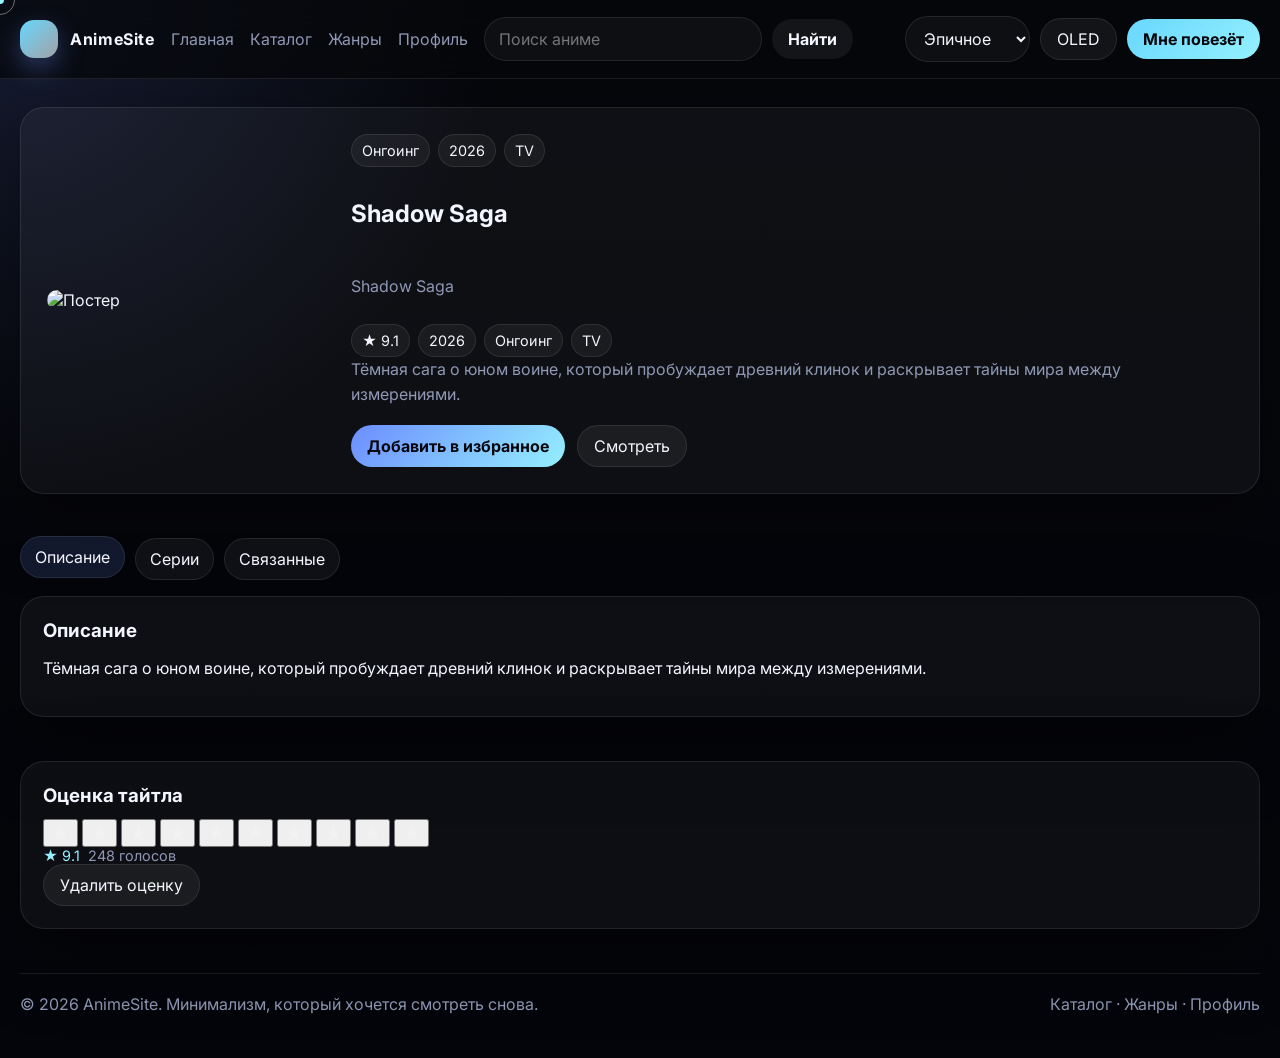
==== textanime-site/anime.html @ b39f08aa "gg wp AI" ====
<!DOCTYPE html>
<html lang="ru">
  <head>
    <meta charset="UTF-8" />
    <meta name="viewport" content="width=device-width, initial-scale=1.0" />
    <title>AnimeSite — Тайтл</title>
    <link rel="preconnect" href="https://fonts.googleapis.com" />
    <link rel="preconnect" href="https://fonts.gstatic.com" crossorigin />
    <link href="https://fonts.googleapis.com/css2?family=Inter:wght@400;500;600;700;800&display=swap" rel="stylesheet" />
    <link rel="stylesheet" href="css/style.css" />
  </head>
  <body data-page="anime">
    <div class="cursor-dot"></div>
    <div class="cursor-ring"></div>
    <header class="topbar glass">
      <div class="container topbar__inner">
        <a class="brand" href="index.html">
          <span class="brand__mark"></span>
          <span>AnimeSite</span>
        </a>
        <nav class="nav">
          <a href="index.html">Главная</a>
          <a href="catalog.html">Каталог</a>
          <a href="categories.html">Жанры</a>
          <a href="profile.html">Профиль</a>
        </nav>
        <form class="search-form" data-search-form>
          <input type="text" placeholder="Поиск аниме" aria-label="Поиск аниме" />
          <button class="btn btn--primary" type="submit">Найти</button>
        </form>
        <div class="toolbar">
          <select class="select-pill" data-mood-select>
            <option value="epic">Эпичное</option>
            <option value="sad">Грустное</option>
            <option value="fun">Рофл</option>
            <option value="vibe">Вайбовое</option>
          </select>
          <button class="btn btn--ghost" data-theme-toggle>OLED</button>
          <button class="btn btn--primary" data-lucky>Мне повезёт</button>
        </div>
      </div>
    </header>

    <main class="container">
      <section class="section reveal">
        <div class="panel panel--hero hero-card">
          <div class="hero-card__poster">
            <img id="anime-poster" src="https://picsum.photos/seed/default/600/900" alt="Постер" />
          </div>
          <div class="hero-card__content">
            <div class="card__meta">
              <span class="badge" id="anime-status">Онгоинг</span>
              <span class="badge" id="anime-year">2026</span>
              <span class="badge" id="anime-type">TV</span>
            </div>
            <h1 id="anime-title">Название</h1>
            <p class="search-summary" id="anime-original">Original title</p>
            <div id="anime-info"></div>
            <div class="hero__actions">
              <button class="btn btn--primary" id="favorite-button">Добавить в избранное</button>
              <a class="btn btn--ghost" id="watch-button" href="watch.html">Смотреть</a>
            </div>
          </div>
        </div>
      </section>

      <section class="section reveal">
        <div class="tabs">
          <button class="tab-btn active" data-target="tab-about">Описание</button>
          <button class="tab-btn" data-target="tab-episodes">Серии</button>
          <button class="tab-btn" data-target="tab-related">Связанные</button>
        </div>
        <div class="panel tab-pane active" id="tab-about">
          <h3>Описание</h3>
          <p id="anime-description">Описание появится здесь.</p>
        </div>
        <div class="panel tab-pane" id="tab-episodes">
          <h3>Серии</h3>
          <div class="episode-list" id="episode-list"></div>
        </div>
        <div class="panel tab-pane" id="tab-related">
          <h3>Связанные</h3>
          <div class="related-list" id="related-list"></div>
        </div>
      </section>

      <section class="section reveal">
        <div class="panel">
          <h3>Оценка тайтла</h3>
          <div class="rating-widget" data-rating-widget data-anime-id="">
            <div class="rating-stars" data-stars></div>
            <div class="card__meta" id="rating-summary"></div>
            <button class="btn btn--ghost" data-clear-rating>Удалить оценку</button>
          </div>
        </div>
      </section>
    </main>

    <footer class="footer">
      <div class="container footer__inner">
        <div>© 2026 AnimeSite. Минимализм, который хочется смотреть снова.</div>
        <div>Каталог · Жанры · Профиль</div>
      </div>
    </footer>

    <div class="toast"></div>
    <script src="js/main.js"></script>
    <script src="js/ratings.js"></script>
    <script src="js/catalog.js"></script>
    <script src="js/player.js"></script>
  </body>
</html>
---- textanime-site/css/style.css ----
:root {
  --bg: #06070b;
  --bg-soft: #10131b;
  --surface: rgba(255, 255, 255, 0.05);
  --surface-strong: rgba(255, 255, 255, 0.08);
  --text: #f4f6ff;
  --muted: #8f98b4;
  --accent: #6c8cff;
  --accent-strong: #94b8ff;
  --accent-soft: rgba(108, 140, 255, 0.15);
  --line: rgba(255, 255, 255, 0.09);
  --shadow: 0 24px 80px rgba(0, 0, 0, 0.36);
  --radius: 24px;
  --radius-sm: 16px;
  --transition: 280ms cubic-bezier(0.22, 1, 0.36, 1);
}

:root[data-theme="oled"] {
  --bg: #000000;
  --bg-soft: #07090d;
  --surface: rgba(255, 255, 255, 0.04);
  --surface-strong: rgba(255, 255, 255, 0.07);
  --line: rgba(255, 255, 255, 0.08);
}

:root[data-mood="sad"] { --accent: #7a8cff; --accent-strong: #9db0ff; }
:root[data-mood="epic"] { --accent: #68d7ff; --accent-strong: #95f0ff; }
:root[data-mood="fun"] { --accent: #ff8ecb; --accent-strong: #ffc3e5; }
:root[data-mood="vibe"] { --accent: #a88bff; --accent-strong: #ccb9ff; }

* { box-sizing: border-box; }
html { scroll-behavior: smooth; }
body {
  margin: 0;
  font-family: Inter, "Segoe UI", Roboto, sans-serif;
  background:
    radial-gradient(circle at top left, rgba(108, 140, 255, 0.16), transparent 30%),
    linear-gradient(180deg, var(--bg) 0%, #04050a 100%);
  color: var(--text);
  cursor: none;
  min-height: 100vh;
  animation: pageFadeIn 800ms var(--transition);
}

body::before {
  content: "";
  position: fixed;
  inset: 0;
  pointer-events: none;
  background: linear-gradient(120deg, transparent 0%, rgba(255,255,255,0.02) 50%, transparent 100%);
  transform: translateX(-100%);
  animation: shimmer 16s linear infinite;
  mix-blend-mode: screen;
}

img { display: block; max-width: 100%; }
a { color: inherit; text-decoration: none; }
button, input, select { font: inherit; }
button { cursor: none; }

.container, .main-shell {
  width: min(1240px, calc(100% - 32px));
  margin: 0 auto;
}

.topbar {
  position: sticky;
  top: 0;
  z-index: 50;
  backdrop-filter: blur(20px);
  background: rgba(6, 7, 11, 0.72);
  border-bottom: 1px solid var(--line);
}

.topbar__inner {
  display: flex;
  align-items: center;
  justify-content: space-between;
  gap: 16px;
  padding: 16px 0;
}

.brand {
  display: flex;
  align-items: center;
  gap: 12px;
  font-weight: 700;
  letter-spacing: 0.04em;
}

.brand__mark {
  width: 38px;
  height: 38px;
  border-radius: 14px;
  background: linear-gradient(135deg, var(--accent), rgba(255,255,255,0.62));
  box-shadow: 0 10px 26px rgba(108, 140, 255, 0.35);
}

.nav {
  display: flex;
  gap: 16px;
  align-items: center;
}

.nav a {
  color: var(--muted);
  transition: color var(--transition), transform var(--transition);
}

.nav a:hover {
  color: var(--text);
  transform: translateY(-1px);
}

.toolbar {
  display: flex;
  gap: 10px;
  align-items: center;
}

.search-form {
  display: flex;
  gap: 10px;
  align-items: center;
  flex: 1;
  min-width: 280px;
}

.search-form input,
.select-pill,
.input-pill {
  border: 1px solid var(--line);
  background: rgba(255,255,255,0.04);
  color: var(--text);
  border-radius: 999px;
  padding: 11px 14px;
  outline: none;
}

.search-form button,
.btn, .chip, .ghost-btn {
  border: 0;
  padding: 10px 16px;
  border-radius: 999px;
  background: rgba(255,255,255,0.06);
  color: var(--text);
  transition: transform var(--transition), box-shadow var(--transition), background var(--transition);
}

.btn, .ghost-btn {
  display: inline-flex;
  align-items: center;
  justify-content: center;
  gap: 8px;
}

.btn:hover, .ghost-btn:hover, .chip:hover {
  transform: translateY(-2px);
  box-shadow: 0 10px 24px rgba(0,0,0,0.24);
}

.btn--primary {
  background: linear-gradient(135deg, var(--accent), var(--accent-strong));
  color: #05070d;
  font-weight: 700;
}

.btn--ghost {
  border: 1px solid var(--line);
}

.hero {
  display: grid;
  grid-template-columns: 1.2fr 0.8fr;
  gap: 28px;
  align-items: center;
  padding: 56px 0 36px;
}

.hero__content h1 {
  font-size: clamp(2rem, 4vw, 3.5rem);
  line-height: 1.04;
  margin: 0 0 12px;
}

.hero__content p {
  color: var(--muted);
  line-height: 1.7;
  font-size: 1rem;
  margin: 0 0 22px;
  max-width: 660px;
}

.hero__actions {
  display: flex;
  gap: 12px;
  flex-wrap: wrap;
}

.hero__panel {
  padding: 24px;
  border-radius: calc(var(--radius) + 4px);
  background: linear-gradient(145deg, rgba(255,255,255,0.08), rgba(255,255,255,0.04));
  border: 1px solid var(--line);
  box-shadow: var(--shadow);
  position: relative;
  overflow: hidden;
}

.hero__panel::after {
  content: "";
  position: absolute;
  inset: auto -40% -50% auto;
  width: 280px;
  height: 280px;
  background: radial-gradient(circle, rgba(108,140,255,0.26), transparent 70%);
  pointer-events: none;
}

.hero__panel img {
  width: 100%;
  height: 320px;
  object-fit: cover;
  border-radius: var(--radius);
  box-shadow: var(--shadow);
}

.section {
  padding: 28px 0 16px;
}

.section__head {
  display: flex;
  justify-content: space-between;
  align-items: end;
  gap: 16px;
  margin-bottom: 16px;
}

.section__title {
  font-size: 1.28rem;
  margin: 0;
}

.section__link {
  color: var(--accent-strong);
  font-size: 0.95rem;
}

.grid {
  display: grid;
  gap: 18px;
}

.grid--cards {
  grid-template-columns: repeat(auto-fit, minmax(220px, 1fr));
}

.card {
  background: linear-gradient(145deg, rgba(255,255,255,0.07), rgba(255,255,255,0.03));
  border: 1px solid var(--line);
  border-radius: var(--radius);
  overflow: hidden;
  box-shadow: var(--shadow);
  transform: translateY(18px);
  opacity: 0;
  transition: transform var(--transition), box-shadow var(--transition), border-color var(--transition);
}

.card.is-visible {
  transform: translateY(0);
  opacity: 1;
}

.card:hover {
  transform: translateY(-8px) scale(1.01);
  border-color: rgba(108,140,255,0.45);
  box-shadow: 0 30px 90px rgba(0,0,0,0.38);
}

.poster-shell {
  position: relative;
  overflow: hidden;
  aspect-ratio: 3 / 4;
  transform-style: preserve-3d;
  transition: transform var(--transition);
}

.poster-shell img {
  width: 100%;
  height: 100%;
  object-fit: cover;
  transition: transform 0.7s var(--transition);
}

.poster-shell:hover img {
  transform: scale(1.06);
}

.poster-shell:hover {
  transform: perspective(1600px) rotateX(var(--rx, 0deg)) rotateY(var(--ry, 0deg)) translateY(-6px) scale(1.02);
}

.card__body {
  padding: 16px;
  display: grid;
  gap: 10px;
}

.card__meta {
  display: flex;
  flex-wrap: wrap;
  gap: 8px;
  color: var(--muted);
  font-size: 0.9rem;
}

.badge, .chip {
  display: inline-flex;
  align-items: center;
  gap: 6px;
  padding: 7px 10px;
  border-radius: 999px;
  border: 1px solid var(--line);
  background: rgba(255,255,255,0.05);
  color: var(--text);
  white-space: nowrap;
}

.card__title {
  margin: 0;
  font-size: 1.02rem;
}

.card__desc {
  color: var(--muted);
  margin: 0;
  line-height: 1.55;
  min-height: 56px;
}

.card__actions {
  display: flex;
  justify-content: space-between;
  align-items: center;
  gap: 10px;
}

.heart-btn.is-active, .fave-btn.is-active {
  background: rgba(255, 114, 202, 0.17);
  color: #ffb1dd;
  animation: heartbeat 600ms var(--transition);
}

.heart-btn .icon { transition: transform var(--transition); }
.heart-btn.is-active .icon { transform: scale(1.16); }

.rating-stars {
  display: flex;
  gap: 4px;
  align-items: center;
  flex-wrap: wrap;
}

.rating-star {
  font-size: 1.15rem;
  color: rgba(255,255,255,0.22);
  transition: transform var(--transition), color var(--transition), text-shadow var(--transition);
  position: relative;
}

.rating-star:hover {
  transform: scale(1.15);
  color: var(--accent-strong);
  text-shadow: 0 0 20px rgba(108,140,255,0.4);
}

.rating-star.is-active {
  color: var(--accent-strong);
  animation: starPop 480ms var(--transition);
}

.rating-star::after {
  content: "";
  position: absolute;
  inset: -2px;
  border-radius: 999px;
  background: radial-gradient(circle, rgba(108,140,255,0.14), transparent 65%);
  opacity: 0;
  transform: scale(0.7);
  transition: opacity var(--transition), transform var(--transition);
}

.rating-star.is-active::after {
  opacity: 1;
  transform: scale(1.1);
}

.progress-shell {
  height: 10px;
  background: rgba(255,255,255,0.08);
  border-radius: 999px;
  overflow: hidden;
}

.progress-bar {
  height: 100%;
  background: linear-gradient(90deg, var(--accent), var(--accent-strong));
  border-radius: inherit;
  width: 0;
  animation: progressGrow 1.1s var(--transition) forwards;
}

.footer {
  padding: 28px 0 44px;
  color: var(--muted);
}

.footer__inner {
  display: flex;
  justify-content: space-between;
  gap: 16px;
  flex-wrap: wrap;
  border-top: 1px solid var(--line);
  padding-top: 20px;
}

.glass {
  backdrop-filter: blur(22px);
}

.layout {
  display: grid;
  grid-template-columns: 280px 1fr;
  gap: 20px;
  padding: 24px 0 36px;
}

.sidebar {
  padding: 20px;
  border: 1px solid var(--line);
  border-radius: var(--radius);
  background: rgba(255,255,255,0.04);
  box-shadow: var(--shadow);
  height: max-content;
  position: sticky;
  top: 88px;
}

.sidebar h3,
.panel h3,
.panel h4 {
  margin-top: 0;
  margin-bottom: 12px;
}

.filter-group { display: grid; gap: 10px; margin-bottom: 16px; }
.filter-group label { color: var(--muted); display: flex; gap: 8px; align-items: center; }
.filter-group select, .filter-group input { width: 100%; }

.panel {
  padding: 22px;
  border-radius: var(--radius);
  background: rgba(255,255,255,0.04);
  border: 1px solid var(--line);
  box-shadow: var(--shadow);
}

.panel--hero {
  padding: 26px;
}

.hero-card {
  display: grid;
  grid-template-columns: 280px 1fr;
  gap: 24px;
  align-items: center;
}

.hero-card__poster img { width: 100%; height: 100%; object-fit: cover; border-radius: var(--radius); }

.hero-card__content { display: grid; gap: 12px; }

.tabs { display: flex; flex-wrap: wrap; gap: 10px; margin-bottom: 16px; }
.tab-btn {
  padding: 10px 14px;
  border-radius: 999px;
  border: 1px solid var(--line);
  background: rgba(255,255,255,0.05);
  color: var(--text);
  transition: background var(--transition), transform var(--transition);
}
.tab-btn.active, .tab-btn:hover { background: var(--accent-soft); transform: translateY(-2px); }
.tab-pane { display: none; animation: fadeUp 420ms var(--transition); }
.tab-pane.active { display: block; }

.episode-list, .related-list, .list-stack, .rating-list { display: grid; gap: 10px; }
.episode-item, .list-item {
  display: flex;
  justify-content: space-between;
  align-items: center;
  gap: 10px;
  padding: 12px 14px;
  border-radius: 16px;
  background: rgba(255,255,255,0.04);
  border: 1px solid var(--line);
}

.episode-item.is-active {
  border-color: rgba(108,140,255,0.45);
  background: rgba(108,140,255,0.16);
}

.category-grid {
  display: grid;
  grid-template-columns: repeat(auto-fit, minmax(180px, 1fr));
  gap: 14px;
}

.category-card {
  display: grid;
  gap: 10px;
  padding: 24px;
  border-radius: var(--radius);
  background: linear-gradient(145deg, rgba(255,255,255,0.07), rgba(255,255,255,0.03));
  border: 1px solid var(--line);
  transition: transform var(--transition), border-color var(--transition);
}

.category-card:hover { transform: translateY(-6px); border-color: rgba(108,140,255,0.45); }

.search-shell { display: grid; gap: 16px; padding: 20px 0 36px; }

.search-summary { color: var(--muted); }

.profile-grid { display: grid; gap: 18px; grid-template-columns: repeat(auto-fit, minmax(260px, 1fr)); }

.stats-pill { display: inline-flex; align-items: center; gap: 8px; color: var(--accent-strong); }

.empty-state {
  padding: 24px;
  border-radius: var(--radius);
  text-align: center;
  color: var(--muted);
  border: 1px dashed var(--line);
  background: rgba(255,255,255,0.03);
}

.modal {
  position: fixed;
  inset: 0;
  background: rgba(0,0,0,0.72);
  display: none;
  align-items: center;
  justify-content: center;
  z-index: 90;
  backdrop-filter: blur(14px);
  padding: 24px;
}

.modal.is-open { display: flex; animation: fadeUp 360ms var(--transition); }
.modal__content {
  width: min(500px, 100%);
  padding: 24px;
  border-radius: 24px;
  background: linear-gradient(145deg, rgba(255,255,255,0.08), rgba(255,255,255,0.04));
  border: 1px solid var(--line);
  box-shadow: var(--shadow);
}

.toast {
  position: fixed;
  bottom: 24px;
  right: 24px;
  z-index: 100;
  padding: 12px 16px;
  border-radius: 999px;
  background: rgba(255,255,255,0.08);
  border: 1px solid var(--line);
  transform: translateY(20px);
  opacity: 0;
  pointer-events: none;
  transition: all 320ms var(--transition);
}

.toast.is-visible { transform: translateY(0); opacity: 1; }

.cursor-dot, .cursor-ring {
  position: fixed;
  top: 0;
  left: 0;
  pointer-events: none;
  z-index: 110;
  transform: translate(-50%, -50%);
  transition: transform 180ms ease, width 180ms ease, height 180ms ease;
}
.cursor-dot { width: 8px; height: 8px; background: var(--accent-strong); border-radius: 999px; }
.cursor-ring { width: 30px; height: 30px; border: 1px solid rgba(255,255,255,0.4); border-radius: 999px; }
body.cursor-hover .cursor-ring { width: 48px; height: 48px; border-color: var(--accent-strong); }

.skeleton {
  position: relative;
  overflow: hidden;
  background: rgba(255,255,255,0.05);
  border: 1px solid var(--line);
}
.skeleton::before {
  content: "";
  position: absolute;
  inset: 0;
  transform: translateX(-120%);
  background: linear-gradient(90deg, transparent, rgba(255,255,255,0.16), transparent);
  animation: shimmer 1.3s infinite;
}

.reveal { opacity: 0; transform: translateY(18px); transition: all 700ms var(--transition); }
.reveal.is-visible { opacity: 1; transform: translateY(0); }

.watch-shell { display: grid; gap: 18px; grid-template-columns: 1.4fr 0.65fr; align-items: start; padding: 24px 0 36px; }
.watch-player { padding: 20px; border-radius: var(--radius); background: rgba(255,255,255,0.04); border: 1px solid var(--line); box-shadow: var(--shadow); }
.watch-shell.cinematic .watch-player { background: linear-gradient(145deg, rgba(108,140,255,0.15), rgba(255,255,255,0.04)); }
.watch-player video { width: 100%; border-radius: 18px; background: #000; }
.video-toolbar { display: flex; align-items: center; justify-content: space-between; gap: 10px; margin-bottom: 12px; flex-wrap: wrap; }

@keyframes pageFadeIn { from { opacity: 0; transform: translateY(8px);} to { opacity: 1; transform: translateY(0);} }
@keyframes shimmer { 100% { transform: translateX(120%);} }
@keyframes starPop { 0% { transform: scale(0.86);} 60% { transform: scale(1.18);} 100% { transform: scale(1);} }
@keyframes heartbeat { 0% { transform: scale(1);} 40% { transform: scale(1.18);} 70% { transform: scale(0.98);} 100% { transform: scale(1);} }
@keyframes progressGrow { from { width: 0; } to { width: var(--progress, 60%);} }
@keyframes fadeUp { from { opacity: 0; transform: translateY(12px);} to { opacity: 1; transform: translateY(0);} }

@media (max-width: 980px) {
  .hero, .watch-shell, .hero-card { grid-template-columns: 1fr; }
  .layout { grid-template-columns: 1fr; }
  .sidebar { position: static; }
}

@media (max-width: 760px) {
  .topbar__inner { flex-wrap: wrap; }
  .search-form { order: 3; width: 100%; min-width: 0; }
  .nav { width: 100%; justify-content: space-between; flex-wrap: wrap; }
  .hero { padding-top: 34px; }
  .section__head { flex-direction: column; align-items: flex-start; }
}
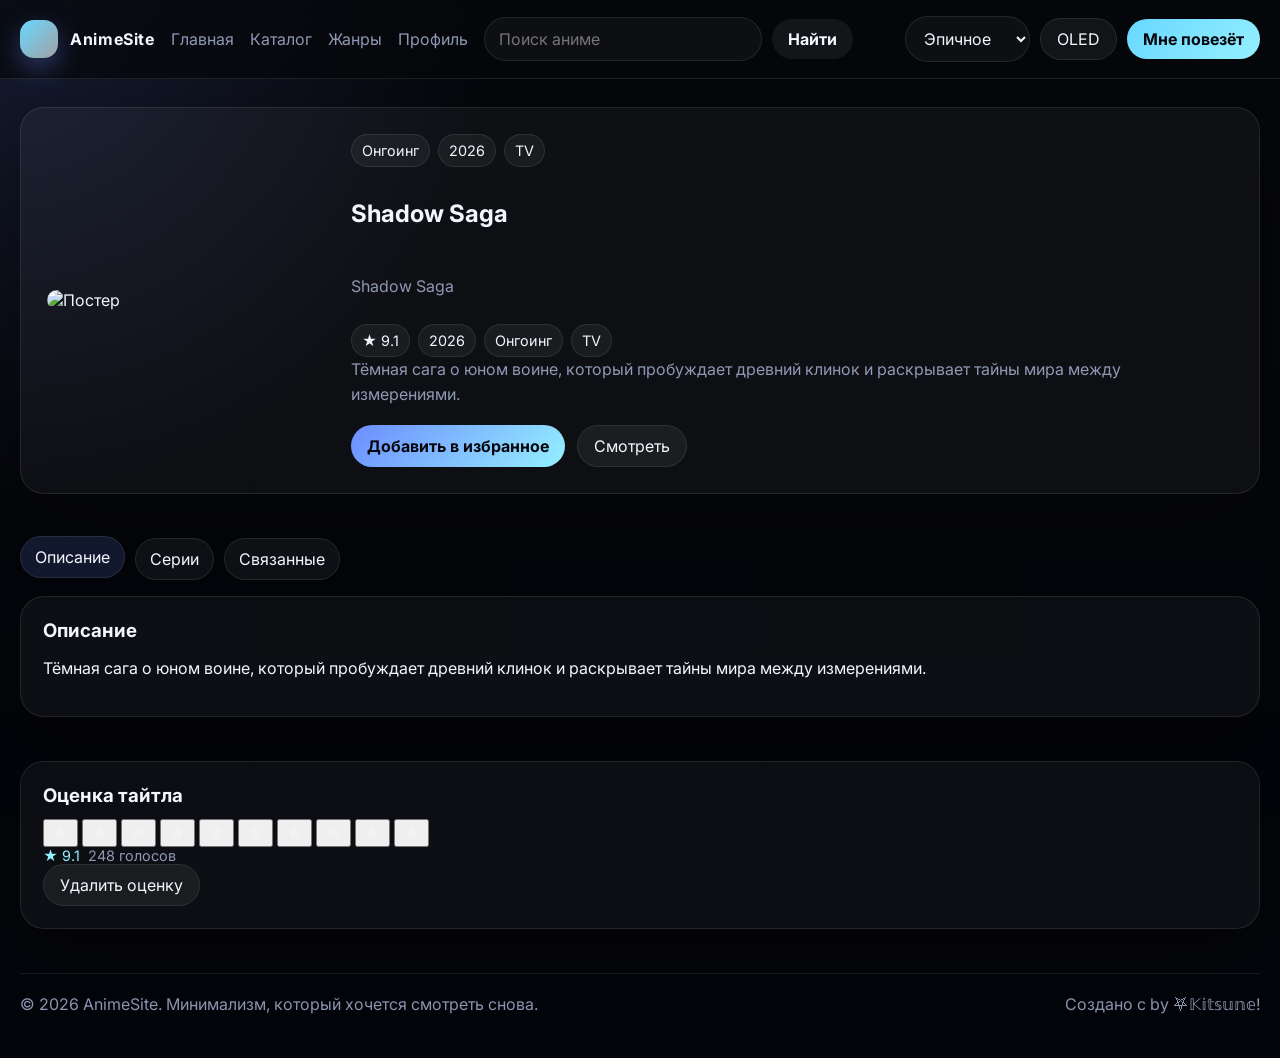
==== commit 73dc8ec4: "someone brain fuck" ====
--- a/textanime-site/anime.html
+++ b/textanime-site/anime.html
@@ -8,6 +8,7 @@
     <link rel="preconnect" href="https://fonts.gstatic.com" crossorigin />
     <link href="https://fonts.googleapis.com/css2?family=Inter:wght@400;500;600;700;800&display=swap" rel="stylesheet" />
     <link rel="stylesheet" href="css/style.css" />
+    <script src="https://kit.fontawesome.com/2aed1e5ed4.js" crossorigin="anonymous"></script>
   </head>
   <body data-page="anime">
     <div class="cursor-dot"></div>
@@ -99,7 +100,7 @@
     <footer class="footer">
       <div class="container footer__inner">
         <div>© 2026 AnimeSite. Минимализм, который хочется смотреть снова.</div>
-        <div>Каталог · Жанры · Профиль</div>
+        <div>Создано с <i class="fa-regular fa-heart"></i> by ⛧𝕂𝕚𝕥𝕤𝕦𝕟𝕖!</div>
       </div>
     </footer>
 
--- a/textanime-site/css/style.css
+++ b/textanime-site/css/style.css
@@ -37,7 +37,7 @@
     radial-gradient(circle at top left, rgba(108, 140, 255, 0.16), transparent 30%),
     linear-gradient(180deg, var(--bg) 0%, #04050a 100%);
   color: var(--text);
-  cursor: none;
+  cursor: auto;
   min-height: 100vh;
   animation: pageFadeIn 800ms var(--transition);
 }
@@ -586,17 +586,9 @@
 .toast.is-visible { transform: translateY(0); opacity: 1; }
 
 .cursor-dot, .cursor-ring {
-  position: fixed;
-  top: 0;
-  left: 0;
-  pointer-events: none;
-  z-index: 110;
-  transform: translate(-50%, -50%);
-  transition: transform 180ms ease, width 180ms ease, height 180ms ease;
-}
-.cursor-dot { width: 8px; height: 8px; background: var(--accent-strong); border-radius: 999px; }
-.cursor-ring { width: 30px; height: 30px; border: 1px solid rgba(255,255,255,0.4); border-radius: 999px; }
-body.cursor-hover .cursor-ring { width: 48px; height: 48px; border-color: var(--accent-strong); }
+  /* Hidden: restore native system cursor while keeping elements for backwards compatibility */
+  display: none !important;
+}
 
 .skeleton {
   position: relative;
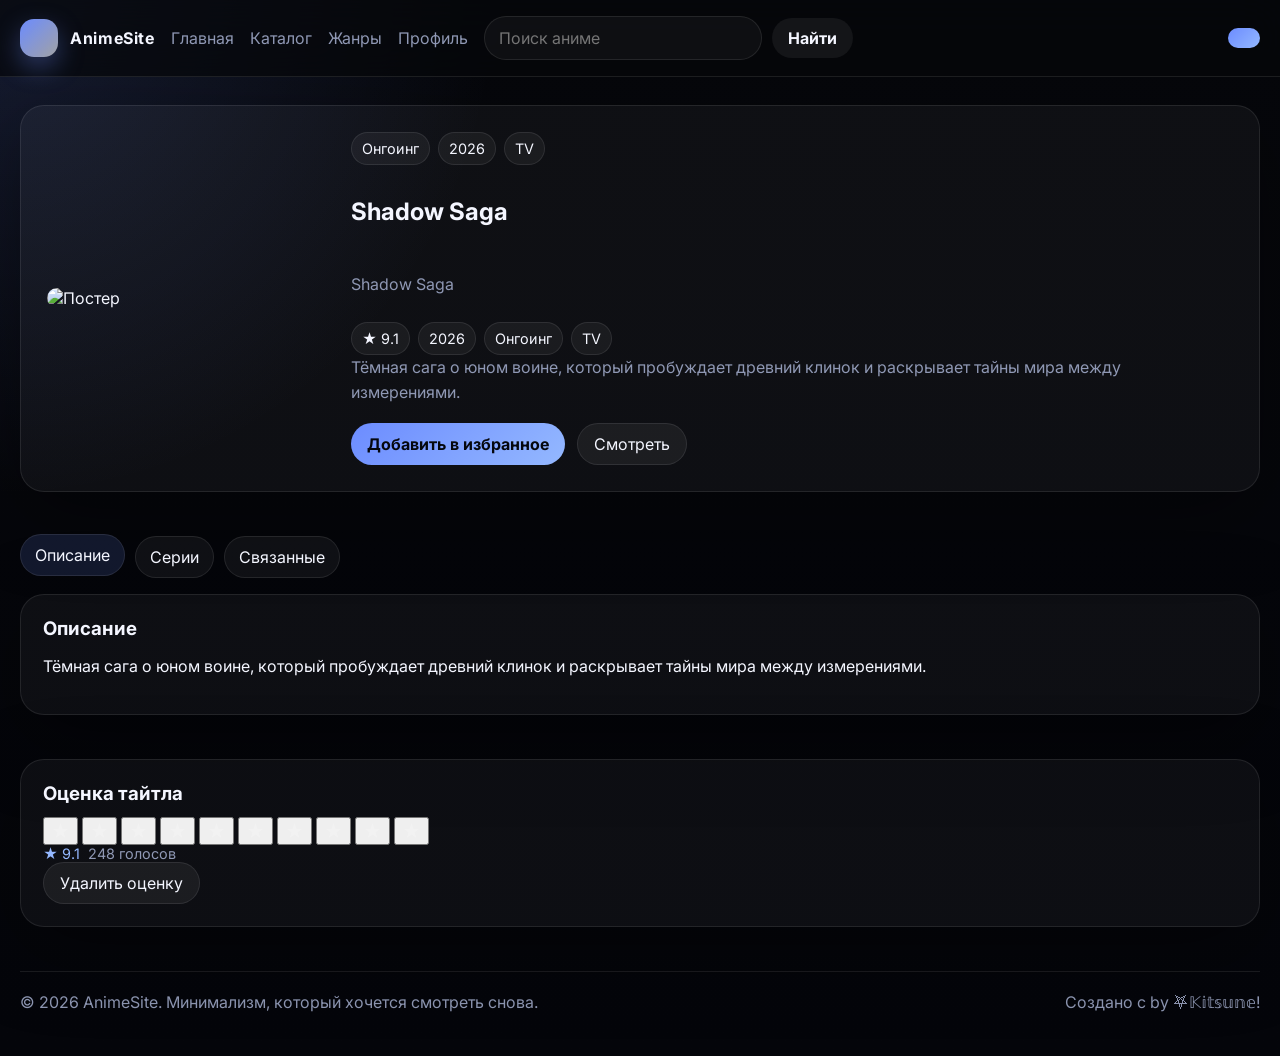
==== commit 115d11c6: "Я в ахуе" ====
--- a/textanime-site/anime.html
+++ b/textanime-site/anime.html
@@ -30,14 +30,7 @@
           <button class="btn btn--primary" type="submit">Найти</button>
         </form>
         <div class="toolbar">
-          <select class="select-pill" data-mood-select>
-            <option value="epic">Эпичное</option>
-            <option value="sad">Грустное</option>
-            <option value="fun">Рофл</option>
-            <option value="vibe">Вайбовое</option>
-          </select>
-          <button class="btn btn--ghost" data-theme-toggle>OLED</button>
-          <button class="btn btn--primary" data-lucky>Мне повезёт</button>
+          <button class="btn btn--primary" data-lucky><i class="fa-solid fa-dice"></i></button>
         </div>
       </div>
     </header>
--- a/textanime-site/css/style.css
+++ b/textanime-site/css/style.css
@@ -15,18 +15,7 @@
   --transition: 280ms cubic-bezier(0.22, 1, 0.36, 1);
 }
 
-:root[data-theme="oled"] {
-  --bg: #000000;
-  --bg-soft: #07090d;
-  --surface: rgba(255, 255, 255, 0.04);
-  --surface-strong: rgba(255, 255, 255, 0.07);
-  --line: rgba(255, 255, 255, 0.08);
-}
-
-:root[data-mood="sad"] { --accent: #7a8cff; --accent-strong: #9db0ff; }
-:root[data-mood="epic"] { --accent: #68d7ff; --accent-strong: #95f0ff; }
-:root[data-mood="fun"] { --accent: #ff8ecb; --accent-strong: #ffc3e5; }
-:root[data-mood="vibe"] { --accent: #a88bff; --accent-strong: #ccb9ff; }
+/* Theme/mood variants removed — toolbar controls deleted */
 
 * { box-sizing: border-box; }
 html { scroll-behavior: smooth; }
